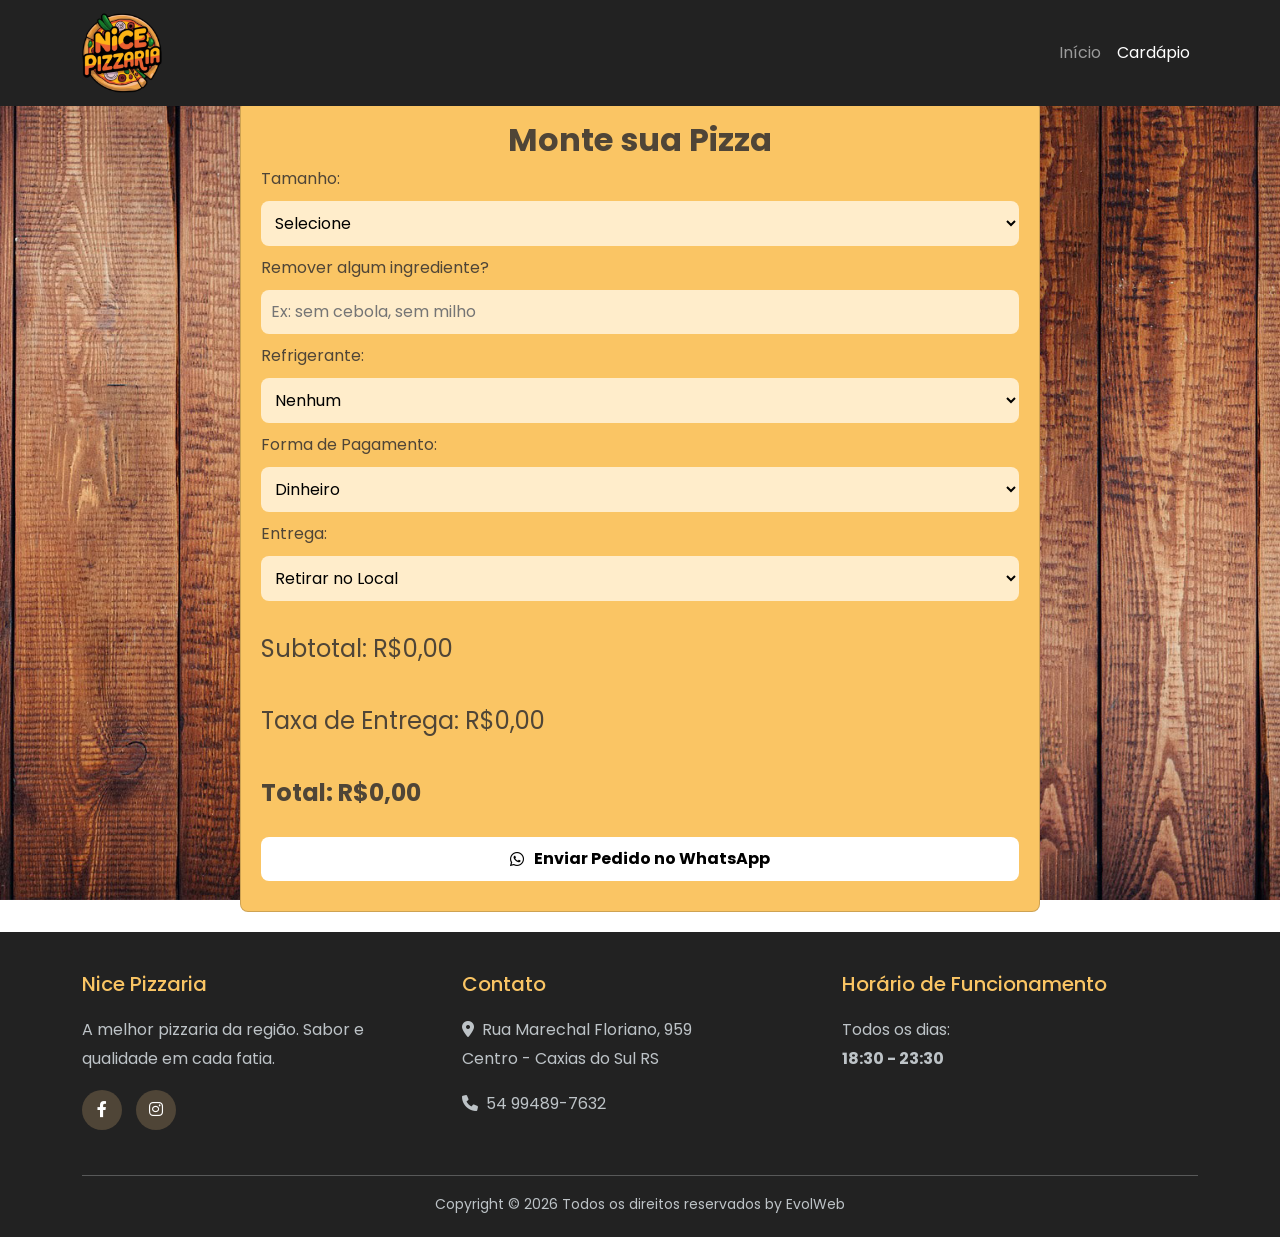
==== cardapio.html @ d2712df5 "combos" ====
<!DOCTYPE html>
<html lang="pt-BR">
  <head>
    <title>Nice Pizzaria - Cardápio</title>
    <meta charset="utf-8">
    <meta name="viewport" content="width=device-width, initial-scale=1, shrink-to-fit=no">
    
    <link
      href="https://fonts.googleapis.com/css?family=Poppins:300,400,500,600,700"
      rel="stylesheet"
    />
    <link
      href="https://fonts.googleapis.com/css?family=Josefin+Sans"
      rel="stylesheet"
    />

    <!-- Bootstrap CSS -->
    <link
      href="https://cdn.jsdelivr.net/npm/bootstrap@5.3.0/dist/css/bootstrap.min.css"
      rel="stylesheet"
    />
    <!-- Font Awesome Icons -->
    <link
      href="https://cdnjs.cloudflare.com/ajax/libs/font-awesome/6.0.0/css/all.min.css"
      rel="stylesheet"
    />
    <style>
      body {
        font-family: "Poppins", sans-serif;
        padding-top: 80px;
      }

      .bg-navbar {
        background-color: #222;
      }

      .navbar {
        transition: all 0.3s ease;
      }

      .navbar-brand img {
        max-height: 80px;
      }

      .card {
        background: #fac564;
        border-radius: 8px;
        padding: 20px;
        margin: 20px auto;
        max-width: 800px;
      }
      .card-title {
        color: #4f4537;
        font-weight: bold;
        text-align: center;
      }
      select, input, button {
        width: 100%;
        padding: 10px;
        margin: 10px 0;
        border-radius: 8px;
        border: none;
      }

      select, input {
        background: #ffedcb;
        color: black;
      }

      button {
        background: white;
        color: black;
        font-weight: bold;
        cursor: pointer;
        transition: 0.3s;
      }

      button:hover {
        background: #4f4537;
        color: white;
      }

      .total {
        font-size: 1.5rem;
        margin-top: 20px;
        color: #4f4537;
      }

      .label-text {
        color: #4f4537;
        font-weight: 400;
      }
      .button-style {
        display: flex;
        flex-direction: row;
        align-items: center;
        justify-content: center;
        gap: 10px;
      }

      .social-links a {
        display: inline-block;
        width: 40px;
        height: 40px;
        line-height: 40px;
        text-align: center;
        border-radius: 50%;
        background-color: #4f4537;
        color: white;
        margin-right: 10px;
        text-decoration: none;
        transition: background-color 0.3s ease;
      }

      .social-links a:hover {
        background-color: #fac564;
        color: white;
      }

      footer {
        background-color: #222;
        color: white;
        padding: 40px 0 20px;
      }

      footer h5 {
        color: #fac564;
        margin-bottom: 20px;
      }

      footer p,
      footer li {
        color: #bdc3c7;
        line-height: 1.8;
      }

      footer a {
        color: #bdc3c7;
        text-decoration: none;
      }

      footer a:hover {
        color: white;
      }
      .copy-text {
        font-size: 14px;
      }
    </style>
  </head>
  <body style="background-image: url(images/bg_1.jpg); background-size: cover; background-attachment: fixed;">
    <!-- Navigation -->
    <nav class="navbar navbar-expand-lg navbar-dark bg-navbar fixed-top">
      <div class="container">
        <a class="navbar-brand" href="index.html">
          <img src="images/logozotti.png" alt="Nice Pizzaria" />
        </a>
        <button
          class="navbar-toggler"
          type="button"
          data-bs-toggle="collapse"
          data-bs-target="#navbarNav"
        >
          <span class="navbar-toggler-icon"></span>
        </button>
        <div class="collapse navbar-collapse" id="navbarNav">
          <ul class="navbar-nav ms-auto">
            <li class="nav-item">
              <a href="index.html" class="nav-link">Início</a>
            </li>
            <li class="nav-item">
              <a href="cardapio.html" class="nav-link active">Cardápio</a>
            </li>
          </ul>
        </div>
      </div>
    </nav>

  <div class="card">
    <h2 class="card-title">Monte sua Pizza</h2>

    <label class="label-text">Tamanho:</label>
<select id="tamanho" onchange="atualizarSabores()">
  <option value="">Selecione</option>
        <option value="Combo1">Combo Final de Semana - R$139,90 (2 Pizza Gigante + 1 Grande Doce + CocaCola2L)</option>
        <option value="Combo2">Combo Econômico - R$39,90 (1 Pizza Média + CocaCola600ML)</option>
        <option value="Combo3">Combo Rodízio em Casa - R$99,90 (3 Pizza Média + Refrigerante2L)</option>
        <option value="Combo4">Combo da Casa - R$69,90 (1 Pizza Grande + Refrigerante2L)</option>
        <option value="Pequena">Pequena - R$59,90 (1 sabor)</option>
        <option value="Média">Média - R$79,90 (2 sabores)</option>
        <option value="Grande">Grande - R$97,90 (3 sabores)</option>
        <option value="Gigante">Gigante - R$119,00 (4 sabores)</option>
  
</select>

<div id="sabores"></div>

    <label class="label-text">Remover algum ingrediente?</label>
    <input type="text" id="remover" placeholder="Ex: sem cebola, sem milho">

    <label class="label-text">Refrigerante:</label>
    <select id="refri">
      <option value="">Nenhum</option>
      <option value="Coca Cola Lata 350ml - 8.00">Coca Cola Lata 350ml - R$8,00</option>
      <option value="Coca Cola Zero Lata 350ml - 8.00">Coca Cola Zero 350ml - R$8,00</option>
      <option value="Coca Cola 600ml - 12.00">Coca Cola 600ml - R$12,00</option>
      <option value="Coca Cola 2L - 19.90">Coca Cola 2L - R$19,90</option>
      <option value="Guaraná 600ml - 12.00">Guaraná 600ml - R$12,00</option>
      <option value="Guaraná 2L - 18.00">Guaraná 2L - R$18,00</option>
      <option value="Fanta Laranja Lata - 8.00">Fanta Laranja Lata - R$8,00</option>
      <option value="Sprite 2L - 18.00">Sprite 2L - R$18,00</option>
    </select>

    <label class="label-text">Forma de Pagamento:</label>
    <select id="pagamento">
      <option value="Dinheiro">Dinheiro</option>
      <option value="Cartão">Cartão</option>
      <option value="Pix">Pix</option>
    </select>

    <label class="label-text">Entrega:</label>
    <select id="entrega" onchange="mostrarEndereco(); calcularTotal();">
      <option value="Retirar no Local">Retirar no Local</option>
      <option value="Tele-entrega">Tele-entrega</option>
    </select>

    <div id="endereco" style="display:none;">
      <label class="label-text">Rua:</label>
      <input type="text" id="rua" placeholder="Digite a rua">

      <label class="label-text">Número:</label>
      <input type="text" id="numero" placeholder="Número">

      <label class="label-text">Bairro:</label>
      <select id="bairro">
        <option value="">Selecione</option>
        <option value="13">Charqueadas - R$13,00</option>
        <option value="15">Desvio Rizzo - R$15,00</option>
        <option value="16">Parque das Rosas - R$16,00</option>
        <option value="13">Esplanada - R$13,00</option>
        <option value="13">Kaiser - R$13,00</option>
        <option value="13">Santos Dumont - R$13,00</option>
        <option value="14">Nossa Senhora das Graças - R$14,00</option>
        <option value="15">Planalto - R$15,00</option>
        <option value="15">São Vitor Cohab - R$15,00</option>
        <option value="15">Bela Vista - R$15,00</option>
        <option value="15">Cruzeiro - R$15,00</option>
        <option value="18">São Luís - R$18,00</option>
        <option value="8">Centro - R$8,00</option>
        <option value="10">Rio Branco - R$10,00</option>
        <option value="10">São Leopoldo - R$10,00</option>
        <option value="14">Pioneiro - R$14,00</option>
        <option value="18">Santa Fé - R$18,00</option>
        <option value="22">Serrano - R$22,00</option>
        <option value="25">Ana Reck - R$25,00</option>
        <option value="14">Sagrada Família - R$14,00</option>
        <option value="12">Santa Lúcia - R$12,00</option>
        <option value="12">Cohab - R$12,00</option>
        <option value="14">Colina - R$14,00</option>
        <option value="28">Pedancino - R$28,00</option>
        <option value="15">Cidade Nova - R$15,00</option>
        <option value="18">São Giacomo - R$18,00</option>
        <option value="10">Pio X - R$10,00</option>
        <option value="10">Marechal Floriano - R$10,00</option>
        <option value="12">Floresta - R$12,00</option>
        <option value="12">Panazollo - R$12,00</option>
        <option value="13">Cristo Redentor - R$13,00</option>
        <option value="14">Nossa Senhora de Lurdes - R$14,00</option>
        <option value="14">Petrópolis - R$14,00</option>
      </select>
    </div>

    <p class="total" id="subtotal">Subtotal: R$0,00</p>
    <p class="total" id="taxaEntrega">Taxa de Entrega: R$0,00</p>
    <p class="total" id="totalFinal"><strong>Total: R$0,00</strong></p>

    <button onclick="enviarWhatsApp()" class="button-style">
      <i class="fab fa-whatsapp"></i> Enviar Pedido no WhatsApp
    </button>
  </div>

<script>
const saboresLista = [
   {nome:"Alho e Óleo", ing:"Molho, mussarela, alho, Catupiry e parmesão"},
    {nome:"Atum", ing:"Molho, mussarela, atum ralado e tomates picados"},
    {nome:"Bacon", ing:"Molho, mussarela e bacon picado"},
    {nome:"Bacon ao 4 Queijos", ing:"Molho, mussarela, provolone, parmesão, Catupiry e bacon picado"},
    {nome:"Bacon com Cheddar", ing:"Molho, mussarela, bacon picado e cheddar"},
    {nome:"Brócolis", ing:"Molho, mussarela, brócolis e Catupiry"},
    {nome:"Brócolis com Bacon", ing:"Molho, mussarela, brócolis e bacon picado"},
    {nome:"Calabresa", ing:"Molho, mussarela e calabresa fatiada em rodelas"},
    {nome:"Calabresa Acebolada", ing:"Molho, mussarela, calabresa, cebola e azeitona"},
    {nome:"Camarão", ing:"Molho, mussarela, camarão ao molho vermelho e orégano (Adicional R$9,00)"},
    {nome:"Carne de Panela com Doritos", ing:"Molho, mussarela, carne de panela desfiada e Doritos"},
    {nome:"Carbonara", ing:"Molho, mussarela, bacon, cebola, ovos picados e creme de leite"},
    {nome:"Cinco Queijos", ing:"Molho, mussarela, Catupiry, provolone, parmesão e gorgonzola"},
    {nome:"Chester", ing:"Molho, mussarela, chester, Catupiry e orégano"},
    {nome:"Coração", ing:"Molho, mussarela, coração de galinha ao molho vermelho"},
    {nome:"Copa com Figo", ing:"Molho, mussarela, copa fatiada e figo em calda"},
    {nome:"Corn Bacon", ing:"Molho, mussarela, bacon picado e milho"},
    {nome:"Filé", ing:"Molho, mussarela, iscas de carne ao molho e Catupiry"},
    {nome:"Filé ao Alho e Óleo", ing:"Molho, mussarela, iscas de carne e alho"},
    {nome:"Filé aos 4 Queijos", ing:"Molho, mussarela, provolone, parmesão, Catupiry e iscas de carne"},
    {nome:"Filé ao molho Mostarda", ing:"Molho, mussarela, iscas de carne e molho de mostarda"},
    {nome:"Filé com Palha", ing:"Molho, mussarela, iscas de carne e batata palha"},
    {nome:"Frango com Catupiry", ing:"Molho, mussarela, frango desfiado e Catupiry"},
    {nome:"Frango com Cheddar", ing:"Molho, mussarela, frango desfiado e cheddar"},
    {nome:"Frango com Milho", ing:"Molho, mussarela, frango desfiado e milho"},
    {nome:"Fricassê de Carne", ing:"Molho, mussarela, iscas de carne, creme de leite e batata palha"},
    {nome:"Fricassê de Frango", ing:"Molho, mussarela, frango em cubos, creme de leite e batata palha"},
    {nome:"Italiana", ing:"Molho, mussarela, salame, azeitona, cebola e orégano"},
    {nome:"Jardineira", ing:"Molho, mussarela, milho, ervilha, palmito, pimentão e cebola"},
    {nome:"Lasanha", ing:"Molho, mussarela, carne moída e Catupiry"},
    {nome:"Lombo", ing:"Molho, mussarela, lombo canadense e Catupiry"},
    {nome:"Lombo com Abacaxi", ing:"Molho, mussarela, lombo canadense e abacaxi picado"},
    {nome:"Marguerita", ing:"Molho, mussarela, tomate em rodelas, manjericão e Catupiry"},
    {nome:"Mexicana", ing:"Molho, mussarela, carne moída, cebola, pimentão e pimenta"},
    {nome:"Milho", ing:"Molho, mussarela, milho e orégano"},
    {nome:"Milho ao Molho Branco", ing:"Molho, mussarela, milho e creme de leite"},
    {nome:"Mussarela", ing:"Molho, mussarela e orégano"},
    {nome:"Palmito", ing:"Molho, mussarela, palmito e tomate picado"},
    {nome:"Picanha", ing:"Molho, mussarela e fatias de picanha (Adicional R$9,00)"},
    {nome:"Picanha ao Alho e Óleo", ing:"Molho, mussarela, fatias de picanha e alho"},
    {nome:"Portuguesa", ing:"Molho, mussarela, presunto, ovos, azeitona e cebola"},
    {nome:"Quatro Queijos", ing:"Molho, mussarela, Catupiry, provolone e parmesão"},
    {nome:"Romana", ing:"Molho, mussarela, presunto, tomate em rodelas e parmesão"},
    {nome:"Seis Queijos", ing:"Molho, mussarela, Catupiry, provolone, parmesão e cheddar"},
    {nome:"Siciliana", ing:"Molho, mussarela, bacon, champignon, azeitonas e Catupiry"},
    {nome:"Strogonoff de Carne", ing:"Molho, mussarela, iscas de carne ao molho de strogonoff"},
    {nome:"Strogonoff de Frango", ing:"Molho, mussarela, frango em cubos ao molho vermelho e Catupiry"},
    {nome:"Tomate Seco com Rúcula", ing:"Molho, mussarela, tomate seco e rúcula"},
    {nome:"Tropical", ing:"Molho, mussarela, calabresa moída, palmito e Catupiry"},
    {nome:"Vegetariana", ing:"Molho, mussarela, palmito, milho, ervilha, brócolis, parmesão e orégano"},
    {nome:"Abacaxi", ing:"Doce de leite, abacaxi picado e chocolate branco"},
    {nome:"Abacaxi com Coco", ing:"Doce de leite, chocolate branco, coco ralado e calda de chocolate"},
    {nome:"Amendoim", ing:"Doce de leite, amendoim e chocolate preto ou branco"},
    {nome:"Banana", ing:"Doce de leite, banana, canela e chocolate branco"},
    {nome:"Beijinho", ing:"Chocolate branco, coco ralado e leite condensado"},
    {nome:"Branca de Neve", ing:"Doce de leite e chocolate branco"},
    {nome:"Califórnia", ing:"Doce de leite, pêssego, figo, abacaxi, canela, mussarela e leite condensado"},
    {nome:"Chocolate Branco com Nozes", ing:"Doce de leite, chocolate branco e nozes picada (Adicional R$5,00)"},
    {nome:"Dois Amores", ing:"Doce de leite, chocolate branco e chocolate preto"},
    {nome:"M&M's", ing:"Doce de leite, chocolate branco ou preto e MM's"},
    {nome:"Morango Branco", ing:"Doce de leite, chocolate branco, morangos picados e creme de leite"},
    {nome:"Morango Moreno", ing:"Doce de leite, chocolate preto, morangos picado e creme de leite"},
    {nome:"Nega Maluca", ing:"Doce de leite e chocolate preto"},
    {nome:"Prestígio", ing:"Doce de leite, chocolate preto e coco ralado"},
    {nome:"Romeo e Julieta", ing:"Leite condensado, goiabada, creme de leite e muçarela"},
    {nome:"Sonho de Valsa", ing:"Doce de leite, chocolate preto e Sonho de Valsa picado"},
    {nome:"Oreo", ing:"Doce de leite, chocolate preto e Oreo (Adicional R$5,00)"},
    {nome:"Ouro Branco", ing:"Doce de leite, chocolate branco e Ouro branco picado"}
];

function atualizarSabores() {
  const tamanho = document.getElementById("tamanho").value;
  const saboresDiv = document.getElementById("sabores");
  saboresDiv.innerHTML = "";

  if (tamanho === "Promo") {
    const saboresSalgados = ["Filé com Palha", "Frango com Catupiry", "Calabresa", "Marguerita", "Mussarela", "Milho", "Brócolis", "Romana"];
    for (let i = 1; i <= 3; i++) {
      const select = document.createElement("select");
      select.innerHTML = "<option value=''>Selecione sabor salgado</option>";
      saboresSalgados.forEach(s => select.innerHTML += `<option value="${s}">${s}</option>`);
      saboresDiv.appendChild(select);
    }
    const saboresDoces = ["Chocolate Branco", "Chocolate Preto", "Dois Amores", "Abacaxi"];
    const selectDoce = document.createElement("select");
    selectDoce.innerHTML = "<option value=''>Selecione sabor doce</option>";
    saboresDoces.forEach(s => selectDoce.innerHTML += `<option value="${s}">${s}</option>`);
    saboresDiv.appendChild(document.createElement("br"));
    saboresDiv.appendChild(selectDoce);
  } else {
    let qtd = 0;
    if (tamanho === "Combo1") qtd = 3;
    if (tamanho === "Combo2") qtd = 2;
    if (tamanho === "Combo3") qtd = 2;
    if (tamanho === "Combo4") qtd = 3;
    if (tamanho === "Pequena") qtd = 1;
    if (tamanho === "Média") qtd = 2;
    if (tamanho === "Grande") qtd = 3;
    if (tamanho === "Gigante") qtd = 4;

    for (let i = 1; i <= qtd; i++) {
      const select = document.createElement("select");
      select.innerHTML = "<option value=''>Selecione o sabor</option>";
      saboresLista.forEach(s => select.innerHTML += `<option value="${s.nome}">${s.nome} - ${s.ing}</option>`);
      saboresDiv.appendChild(select);
    }
  }
  calcularTotal();
}

function mostrarEndereco() {
  document.getElementById("endereco").style.display = 
    document.getElementById("entrega").value === "Tele-entrega" ? "block" : "none";
}

function calcularTotal() {
  let subtotal = 0;
  let taxa = 0;
  
  const tamanho = document.getElementById("tamanho").value;
  if (tamanho === "Combo1") subtotal += 139,90;
  if (tamanho === "Combo2") subtotal += 39,90;
  if (tamanho === "Combo3") subtotal += 99,90;
  if (tamanho === "Combo4") subtotal += 69,90;
  if (tamanho === "Pequena") subtotal += 59.90;
  if (tamanho === "Média") subtotal += 79.90;
  if (tamanho === "Grande") subtotal += 97.90;
  if (tamanho === "Gigante") subtotal += 119.00;

  document.querySelectorAll("#sabores select").forEach(sel => {
    const valor = sel.value;
    if (valor.includes("Camarão") || valor.includes("Picanha")) subtotal += 9.00;
    if (valor.includes("Nozes") || valor.includes("Oreo")) subtotal += 5.00;
  });

  const refri = document.getElementById("refri").value;
  if (refri) subtotal += parseFloat(refri.split(" - ")[1]);

  if(document.getElementById("entrega").value === "Tele-entrega"){
    const bairroSelect = document.getElementById("bairro");
    const bairroValor = parseFloat(bairroSelect.value);
    if(!isNaN(bairroValor)) taxa = bairroValor;
  }

  document.getElementById("subtotal").innerText = "Subtotal: R$" + subtotal.toFixed(2).replace(".", ",");
  document.getElementById("taxaEntrega").innerText = "Taxa de Entrega: R$" + taxa.toFixed(2).replace(".", ",");
  document.getElementById("totalFinal").innerText = "Total: R$" + (subtotal + taxa).toFixed(2).replace(".", ",");
}

document.addEventListener("change", calcularTotal);

function enviarWhatsApp() {
  let pedido = "🍕 Pedido NicePizzaria:%0A";
  pedido += "Tamanho: " + document.getElementById("tamanho").value + "%0A";
  document.querySelectorAll("#sabores select").forEach((sel, i) => {
    pedido += "Sabor " + (i+1) + ": " + sel.value + "%0A";
  });
  const remover = document.getElementById("remover").value;
  if (remover) pedido += "Sem: " + remover + "%0A";
  const refri = document.getElementById("refri").value;
  if (refri) pedido += "Bebida: " + refri.split(" - ")[0] + "%0A";
  pedido += "Pagamento: " + document.getElementById("pagamento").value + "%0A";
  pedido += "Entrega: " + document.getElementById("entrega").value + "%0A";
  if(document.getElementById("entrega").value === "Tele-entrega"){
    pedido += "Endereço: " + document.getElementById("rua").value + ", Nº " + document.getElementById("numero").value + ", Bairro " + document.getElementById("bairro").selectedOptions[0].text + "%0A";
  }
  pedido += document.getElementById("totalFinal").innerText + "%0A";
  window.open("https://wa.me/5554994897632?text=" + pedido, "_blank");
}
</script>

  </body>
</html>
<!-- Footer permanece igual -->
<footer id="contato">
  <div class="container">
    <div class="row">
      <div class="col-lg-4 col-md-6 mb-4">
        <h5>Nice Pizzaria</h5>
        <p>A melhor pizzaria da região. Sabor e qualidade em cada fatia.</p>
        <div class="social-links">
          <a href="#"><i class="fab fa-facebook-f"></i></a>
          <a href="#"><i class="fab fa-instagram"></i></a>
        </div>
      </div>
      <div class="col-lg-4 col-md-6 mb-4">
        <h5>Contato</h5>
        <p>
          <i class="fas fa-map-marker-alt me-2"></i>Rua Marechal Floriano,
          959<br />Centro - Caxias do Sul RS
        </p>
        <p><i class="fas fa-phone me-2"></i>54 99489-7632</p>
      </div>
      <div class="col-lg-4 col-md-6 mb-4">
        <h5>Horário de Funcionamento</h5>
        <p>Todos os dias:<br /><strong>18:30 - 23:30</strong></p>
      </div>
    </div>
    <hr class="border-light" />
    <div class="row">
      <div class="col-12 text-center">
        <p class="mb-0 copy-text">
          Copyright &copy;
          <script>document.write(new Date().getFullYear());</script>
          Todos os direitos reservados by EvolWeb
        </p>
      </div>
    </div>
  </div>
</footer>

<!-- Bootstrap JS -->
<script src="https://cdn.jsdelivr.net/npm/bootstrap@5.3.0/dist/js/bootstrap.bundle.min.js"></script>
      
</body>
</html>
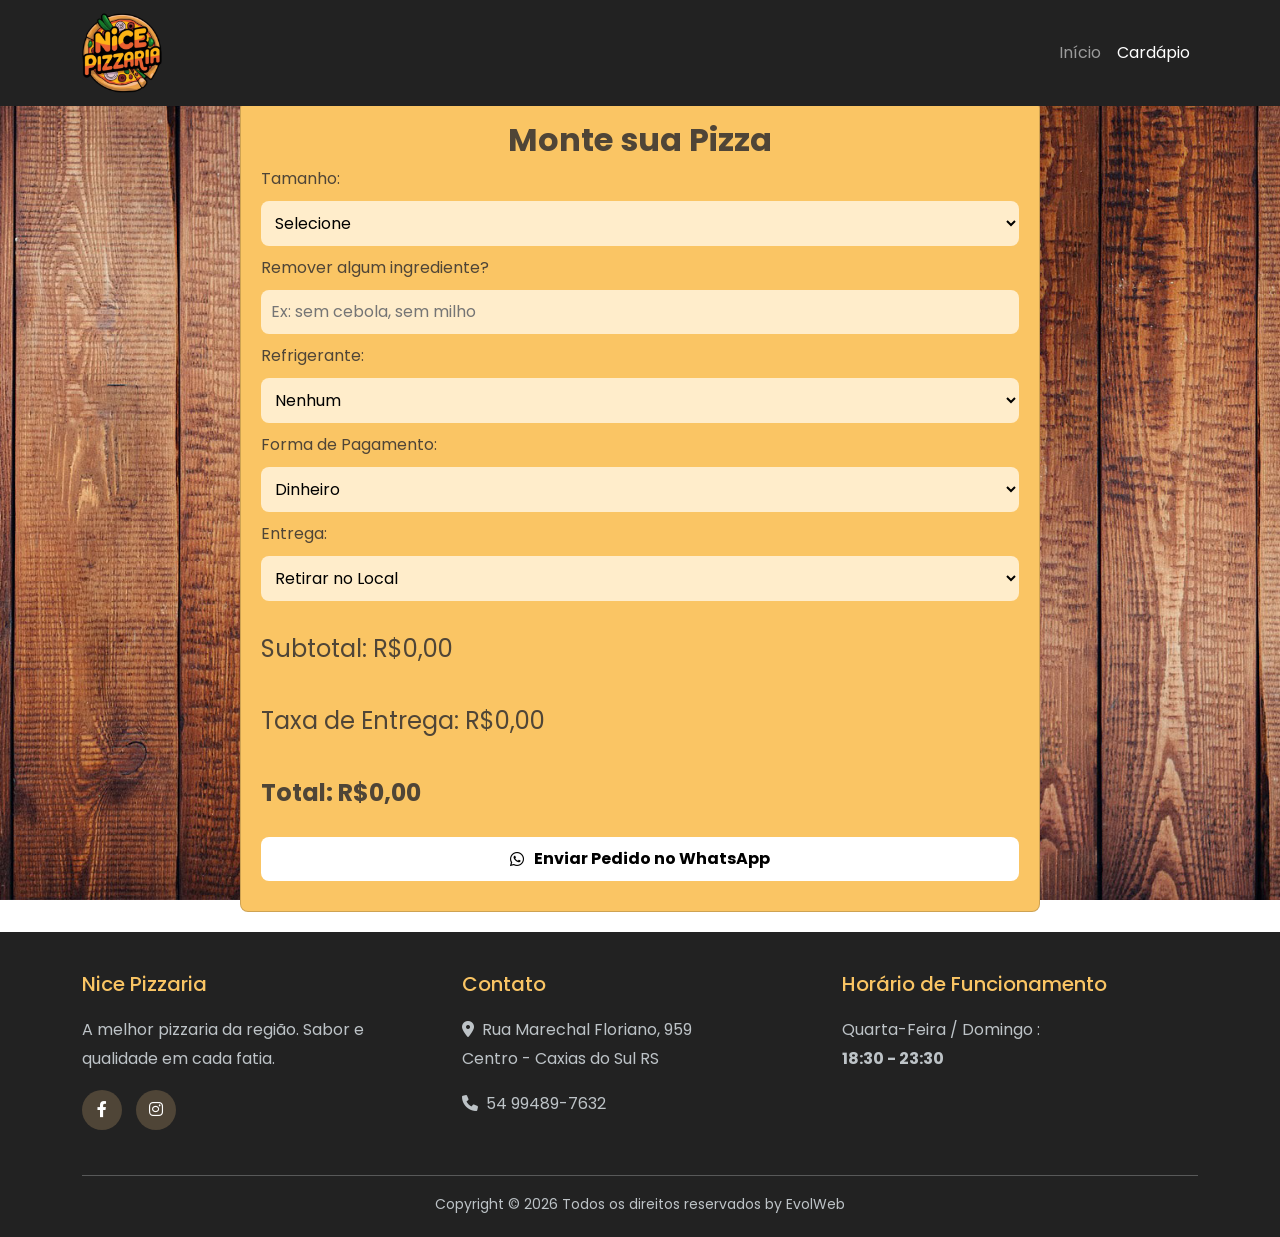
==== commit a4f624c3: "combos" ====
--- a/cardapio.html
+++ b/cardapio.html
@@ -181,10 +181,10 @@
     <label class="label-text">Tamanho:</label>
 <select id="tamanho" onchange="atualizarSabores()">
   <option value="">Selecione</option>
-        <option value="Combo1">Combo Final de Semana - R$139,90 (2 Pizza Gigante + 1 Grande Doce + CocaCola2L)</option>
-        <option value="Combo2">Combo Econômico - R$39,90 (1 Pizza Média + CocaCola600ML)</option>
-        <option value="Combo3">Combo Rodízio em Casa - R$99,90 (3 Pizza Média + Refrigerante2L)</option>
-        <option value="Combo4">Combo da Casa - R$69,90 (1 Pizza Grande + Refrigerante2L)</option>
+        <option value="ComboFinalDeSemana(2Gigante+1GrandeDoce+Coca)">Combo Final de Semana - R$139,90 (2 Pizza Gigante + 1 Grande Doce + CocaCola2L)</option>
+        <option value="ComboEconômico(1Média+Coca)">Combo Econômico - R$39,90 (1 Pizza Média + CocaCola600ML)</option>
+        <option value="ComboRodízioEmCasa(3Média+Refri2L)">Combo Rodízio em Casa - R$99,90 (3 Pizza Média + Refrigerante2L)</option>
+        <option value="ComboDaCasa(1Grande+Refri2L)">Combo da Casa - R$69,90 (1 Pizza Grande + Refrigerante2L)</option>
         <option value="Pequena">Pequena - R$59,90 (1 sabor)</option>
         <option value="Média">Média - R$79,90 (2 sabores)</option>
         <option value="Grande">Grande - R$97,90 (3 sabores)</option>
@@ -371,10 +371,10 @@
     saboresDiv.appendChild(selectDoce);
   } else {
     let qtd = 0;
-    if (tamanho === "Combo1") qtd = 3;
-    if (tamanho === "Combo2") qtd = 2;
-    if (tamanho === "Combo3") qtd = 2;
-    if (tamanho === "Combo4") qtd = 3;
+    if (tamanho === "ComboFinalDeSemana(2Gigante+1GrandeDoce+Coca)") qtd = 3;
+    if (tamanho === "ComboEconômico(1Média+Coca)") qtd = 2;
+    if (tamanho === "ComboRodízioEmCasa(3Média+Refri2L)") qtd = 6;
+    if (tamanho === "ComboDaCasa(1Grande+Refri2L)") qtd = 3;
     if (tamanho === "Pequena") qtd = 1;
     if (tamanho === "Média") qtd = 2;
     if (tamanho === "Grande") qtd = 3;
@@ -400,10 +400,10 @@
   let taxa = 0;
   
   const tamanho = document.getElementById("tamanho").value;
-  if (tamanho === "Combo1") subtotal += 139,90;
-  if (tamanho === "Combo2") subtotal += 39,90;
-  if (tamanho === "Combo3") subtotal += 99,90;
-  if (tamanho === "Combo4") subtotal += 69,90;
+  if (tamanho === "ComboFinalDeSemana(2Gigante+1GrandeDoce+Coca)") subtotal += 139,90;
+  if (tamanho === "ComboEconômico(1Média+Coca)") subtotal += 39,90;
+  if (tamanho === "ComboRodízioEmCasa(3Média+Refri2L)") subtotal += 99,90;
+  if (tamanho === "ComboDaCasa(1Grande+Refri2L)") subtotal += 69,90;
   if (tamanho === "Pequena") subtotal += 59.90;
   if (tamanho === "Média") subtotal += 79.90;
   if (tamanho === "Grande") subtotal += 97.90;
@@ -475,7 +475,7 @@
       </div>
       <div class="col-lg-4 col-md-6 mb-4">
         <h5>Horário de Funcionamento</h5>
-        <p>Todos os dias:<br /><strong>18:30 - 23:30</strong></p>
+        <p>Quarta-Feira / Domingo :<br /><strong>18:30 - 23:30</strong></p>
       </div>
     </div>
     <hr class="border-light" />
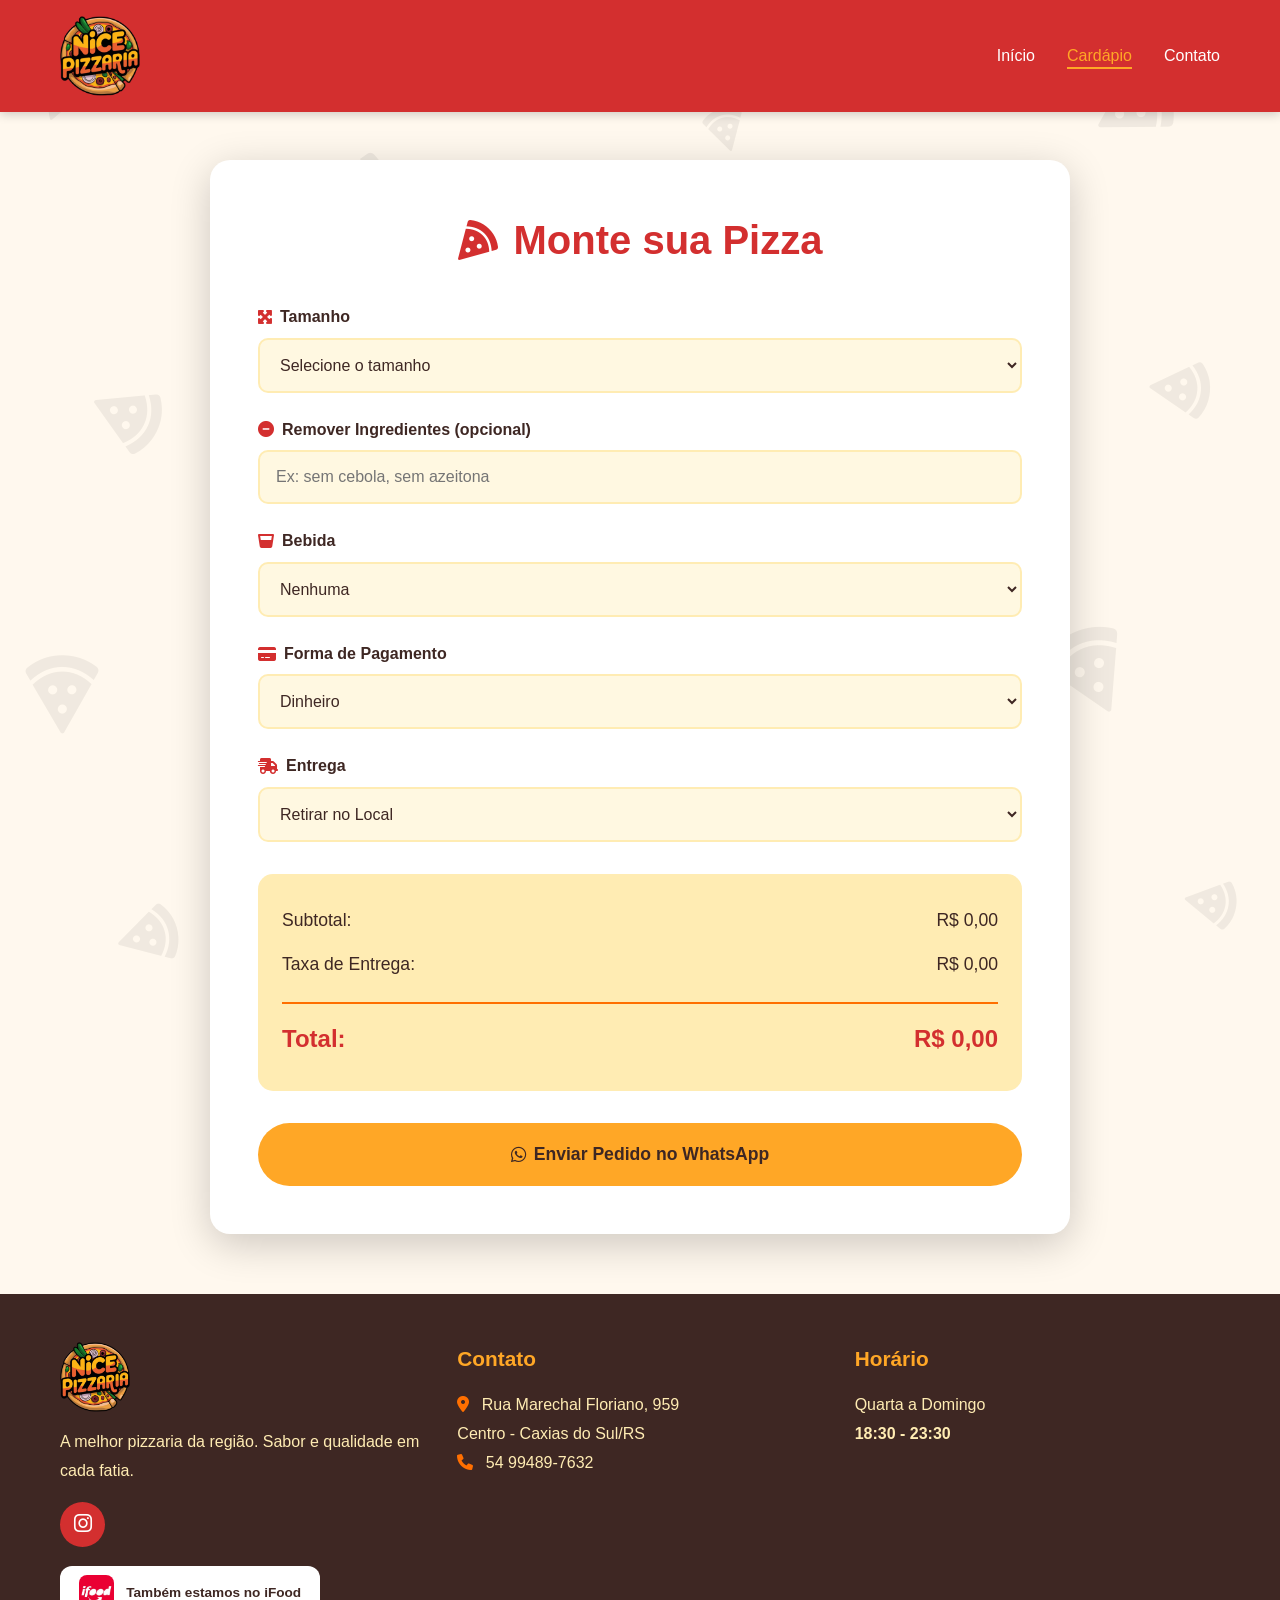
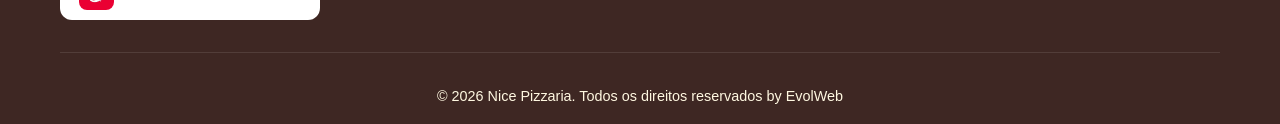
==== commit 3aa64f31: "Redesign completo do site v2: novo layout, cardápio interativo e melhorias gerais" ====
--- a/cardapio.html
+++ b/cardapio.html
@@ -1,498 +1,346 @@
-<!DOCTYPE html>
+<!doctype html>
 <html lang="pt-BR">
   <head>
-    <title>Nice Pizzaria - Cardápio</title>
-    <meta charset="utf-8">
-    <meta name="viewport" content="width=device-width, initial-scale=1, shrink-to-fit=no">
-    
+    <meta charset="UTF-8" />
+    <meta name="viewport" content="width=device-width, initial-scale=1.0" />
+    <title>Cardápio - Nice Pizzaria</title>
+    <meta
+      name="description"
+      content="Confira o cardápio da Nice Pizzaria. Pizzas artesanais, combos especiais e entrega em Caxias do Sul."
+    />
+    <!-- Open Graph -->
+    <meta property="og:type" content="website" />
+    <meta property="og:title" content="Cardápio - Nice Pizzaria" />
+    <meta
+      property="og:description"
+      content="Confira o cardápio da Nice Pizzaria. Pizzas artesanais, combos especiais e entrega em Caxias do Sul."
+    />
+    <meta
+      property="og:image"
+      content="https://nicepizzaria.com.br/images/og.jpg"
+    />
+    <meta
+      property="og:url"
+      content="https://nicepizzaria.com.br/cardapio.html"
+    />
+    <meta property="og:locale" content="pt_BR" />
+    <!-- Twitter Card -->
+    <meta name="twitter:card" content="summary_large_image" />
+    <meta name="twitter:title" content="Cardápio - Nice Pizzaria" />
+    <meta
+      name="twitter:description"
+      content="Confira o cardápio da Nice Pizzaria. Pizzas artesanais, combos especiais e entrega em Caxias do Sul."
+    />
+    <meta
+      name="twitter:image"
+      content="https://nicepizzaria.com.br/images/og.jpg"
+    />
     <link
-      href="https://fonts.googleapis.com/css?family=Poppins:300,400,500,600,700"
+      rel="apple-touch-icon"
+      sizes="180x180"
+      href="images/favicon/apple-touch-icon.png"
+    />
+    <link
+      rel="icon"
+      type="image/png"
+      sizes="32x32"
+      href="images/favicon/favicon-32x32.png"
+    />
+    <link
+      rel="icon"
+      type="image/png"
+      sizes="16x16"
+      href="images/favicon/favicon-16x16.png"
+    />
+    <link rel="icon" type="image/x-icon" href="images/favicon/favicon.ico" />
+    <link rel="manifest" href="images/favicon/site.webmanifest" />
+    <meta name="theme-color" content="#d32f2f" />
+    <link rel="stylesheet" href="styles.css" />
+    <link
       rel="stylesheet"
-    />
-    <link
-      href="https://fonts.googleapis.com/css?family=Josefin+Sans"
-      rel="stylesheet"
-    />
-
-    <!-- Bootstrap CSS -->
-    <link
-      href="https://cdn.jsdelivr.net/npm/bootstrap@5.3.0/dist/css/bootstrap.min.css"
-      rel="stylesheet"
-    />
-    <!-- Font Awesome Icons -->
-    <link
       href="https://cdnjs.cloudflare.com/ajax/libs/font-awesome/6.0.0/css/all.min.css"
-      rel="stylesheet"
-    />
-    <style>
-      body {
-        font-family: "Poppins", sans-serif;
-        padding-top: 80px;
-      }
-
-      .bg-navbar {
-        background-color: #222;
-      }
-
-      .navbar {
-        transition: all 0.3s ease;
-      }
-
-      .navbar-brand img {
-        max-height: 80px;
-      }
-
-      .card {
-        background: #fac564;
-        border-radius: 8px;
-        padding: 20px;
-        margin: 20px auto;
-        max-width: 800px;
-      }
-      .card-title {
-        color: #4f4537;
-        font-weight: bold;
-        text-align: center;
-      }
-      select, input, button {
-        width: 100%;
-        padding: 10px;
-        margin: 10px 0;
-        border-radius: 8px;
-        border: none;
-      }
-
-      select, input {
-        background: #ffedcb;
-        color: black;
-      }
-
-      button {
-        background: white;
-        color: black;
-        font-weight: bold;
-        cursor: pointer;
-        transition: 0.3s;
-      }
-
-      button:hover {
-        background: #4f4537;
-        color: white;
-      }
-
-      .total {
-        font-size: 1.5rem;
-        margin-top: 20px;
-        color: #4f4537;
-      }
-
-      .label-text {
-        color: #4f4537;
-        font-weight: 400;
-      }
-      .button-style {
-        display: flex;
-        flex-direction: row;
-        align-items: center;
-        justify-content: center;
-        gap: 10px;
-      }
-
-      .social-links a {
-        display: inline-block;
-        width: 40px;
-        height: 40px;
-        line-height: 40px;
-        text-align: center;
-        border-radius: 50%;
-        background-color: #4f4537;
-        color: white;
-        margin-right: 10px;
-        text-decoration: none;
-        transition: background-color 0.3s ease;
-      }
-
-      .social-links a:hover {
-        background-color: #fac564;
-        color: white;
-      }
-
-      footer {
-        background-color: #222;
-        color: white;
-        padding: 40px 0 20px;
-      }
-
-      footer h5 {
-        color: #fac564;
-        margin-bottom: 20px;
-      }
-
-      footer p,
-      footer li {
-        color: #bdc3c7;
-        line-height: 1.8;
-      }
-
-      footer a {
-        color: #bdc3c7;
-        text-decoration: none;
-      }
-
-      footer a:hover {
-        color: white;
-      }
-      .copy-text {
-        font-size: 14px;
-      }
-    </style>
+    />
   </head>
-  <body style="background-image: url(images/bg_1.jpg); background-size: cover; background-attachment: fixed;">
-    <!-- Navigation -->
-    <nav class="navbar navbar-expand-lg navbar-dark bg-navbar fixed-top">
+  <body class="menu-page">
+    <!-- Navbar -->
+    <nav class="navbar" id="navbar">
       <div class="container">
-        <a class="navbar-brand" href="index.html">
+        <a href="index.html" class="logo">
           <img src="images/logozotti.png" alt="Nice Pizzaria" />
         </a>
-        <button
-          class="navbar-toggler"
-          type="button"
-          data-bs-toggle="collapse"
-          data-bs-target="#navbarNav"
-        >
-          <span class="navbar-toggler-icon"></span>
+        <button class="menu-toggle" id="menuToggle" aria-label="Menu">
+          <span></span>
+          <span></span>
+          <span></span>
         </button>
-        <div class="collapse navbar-collapse" id="navbarNav">
-          <ul class="navbar-nav ms-auto">
-            <li class="nav-item">
-              <a href="index.html" class="nav-link">Início</a>
-            </li>
-            <li class="nav-item">
-              <a href="cardapio.html" class="nav-link active">Cardápio</a>
-            </li>
-          </ul>
+        <ul class="nav-menu" id="navMenu">
+          <li><a href="index.html" class="nav-link">Início</a></li>
+          <li><a href="cardapio.html" class="nav-link active">Cardápio</a></li>
+          <li><a href="index.html#contato" class="nav-link">Contato</a></li>
+        </ul>
+      </div>
+    </nav>
+
+    <!-- Order Form -->
+    <section class="order-section">
+      <div class="hero-overlay">
+        <i class="fas fa-pizza-slice"></i>
+        <i class="fas fa-pizza-slice"></i>
+        <i class="fas fa-pizza-slice"></i>
+        <i class="fas fa-pizza-slice"></i>
+        <i class="fas fa-pizza-slice"></i>
+        <i class="fas fa-pizza-slice"></i>
+        <i class="fas fa-pizza-slice"></i>
+        <i class="fas fa-pizza-slice"></i>
+        <i class="fas fa-pizza-slice"></i>
+        <i class="fas fa-pizza-slice"></i>
+        <i class="fas fa-pizza-slice"></i>
+        <i class="fas fa-pizza-slice"></i>
+        <i class="fas fa-pizza-slice"></i>
+        <i class="fas fa-pizza-slice"></i>
+        <i class="fas fa-pizza-slice"></i>
+      </div>
+      <div class="container-small">
+        <div class="order-card">
+          <h1 class="order-title">
+            <i class="fas fa-pizza-slice"></i>
+            Monte sua Pizza
+          </h1>
+
+          <form id="orderForm">
+            <!-- Tamanho -->
+            <div class="form-group">
+              <label for="tamanho">
+                <i class="fas fa-expand-arrows-alt"></i> Tamanho
+              </label>
+              <select id="tamanho" required>
+                <option value="">Selecione o tamanho</option>
+                <optgroup label="Combos">
+                  <option value="OMelhorCombo">
+                    O Melhor Combo - R$129,90 (1 Grande + 1 Pequena + Coca 2L)
+                  </option>
+                  <option value="ComboFinalDeSemana">
+                    Combo Final de Semana - R$179,90 (2 Gigante + 1 Grande Doce
+                    + Coca 2L)
+                  </option>
+                  <option value="ComboEconomico">
+                    Combo Econômico - R$59,90 (1 Média + Coca 600ml)
+                  </option>
+                  <option value="ComboRodizio">
+                    Combo Rodízio em Casa - R$139,90 (3 Média + Refri 2L)
+                  </option>
+                  <option value="ComboDaCasa">
+                    Combo da Casa - R$69,90 (1 Grande + Refri 2L)
+                  </option>
+                </optgroup>
+                <optgroup label="Tamanhos Individuais">
+                  <option value="Pequena">Pequena - R$59,90 (1 sabor)</option>
+                  <option value="Media">Média - R$79,90 (2 sabores)</option>
+                  <option value="Grande">Grande - R$97,90 (3 sabores)</option>
+                  <option value="Gigante">
+                    Gigante - R$119,00 (4 sabores)
+                  </option>
+                </optgroup>
+              </select>
+            </div>
+
+            <!-- Sabores -->
+            <div id="saboresContainer"></div>
+
+            <!-- Remover Ingredientes -->
+            <div class="form-group">
+              <label for="remover">
+                <i class="fas fa-minus-circle"></i> Remover Ingredientes
+                (opcional)
+              </label>
+              <input
+                type="text"
+                id="remover"
+                placeholder="Ex: sem cebola, sem azeitona"
+              />
+            </div>
+
+            <!-- Bebidas -->
+            <div class="form-group">
+              <label for="bebida">
+                <i class="fas fa-glass-whiskey"></i> Bebida
+              </label>
+              <select id="bebida">
+                <option value="">Nenhuma</option>
+                <option value="Coca Cola Lata 350ml - 8.00">
+                  Coca Cola Lata 350ml - R$8,00
+                </option>
+                <option value="Coca Cola Zero Lata 350ml - 8.00">
+                  Coca Cola Zero 350ml - R$8,00
+                </option>
+                <option value="Coca Cola 600ml - 12.00">
+                  Coca Cola 600ml - R$12,00
+                </option>
+                <option value="Coca Cola 2L - 19.90">
+                  Coca Cola 2L - R$19,90
+                </option>
+                <option value="Guaraná 600ml - 12.00">
+                  Guaraná 600ml - R$12,00
+                </option>
+                <option value="Guaraná 2L - 18.00">Guaraná 2L - R$18,00</option>
+                <option value="Fanta Laranja Lata - 8.00">
+                  Fanta Laranja Lata - R$8,00
+                </option>
+                <option value="Sprite 2L - 18.00">Sprite 2L - R$18,00</option>
+              </select>
+            </div>
+
+            <!-- Pagamento -->
+            <div class="form-group">
+              <label for="pagamento">
+                <i class="fas fa-credit-card"></i> Forma de Pagamento
+              </label>
+              <select id="pagamento" required>
+                <option value="Dinheiro">Dinheiro</option>
+                <option value="Cartão">Cartão</option>
+                <option value="Pix">Pix</option>
+              </select>
+            </div>
+
+            <!-- Entrega -->
+            <div class="form-group">
+              <label for="entrega">
+                <i class="fas fa-shipping-fast"></i> Entrega
+              </label>
+              <select id="entrega" required>
+                <option value="Retirar no Local">Retirar no Local</option>
+                <option value="Tele-entrega">Tele-entrega</option>
+              </select>
+            </div>
+
+            <!-- Endereço (hidden by default) -->
+            <div id="enderecoContainer" style="display: none">
+              <div class="form-group">
+                <label for="rua"> <i class="fas fa-road"></i> Rua </label>
+                <input type="text" id="rua" placeholder="Nome da rua" />
+              </div>
+              <div class="form-group">
+                <label for="numero"> <i class="fas fa-home"></i> Número </label>
+                <input type="text" id="numero" placeholder="Número" />
+              </div>
+              <div class="form-group">
+                <label for="bairro"> <i class="fas fa-map"></i> Bairro </label>
+                <select id="bairro">
+                  <option value="">Selecione o bairro</option>
+                  <option value="8">Centro - R$8,00</option>
+                  <option value="10">Rio Branco - R$10,00</option>
+                  <option value="10">São Leopoldo - R$10,00</option>
+                  <option value="10">Pio X - R$10,00</option>
+                  <option value="10">Marechal Floriano - R$10,00</option>
+                  <option value="12">Santa Lúcia - R$12,00</option>
+                  <option value="12">Cohab - R$12,00</option>
+                  <option value="12">Floresta - R$12,00</option>
+                  <option value="12">Panazollo - R$12,00</option>
+                  <option value="13">Charqueadas - R$13,00</option>
+                  <option value="13">Esplanada - R$13,00</option>
+                  <option value="13">Kaiser - R$13,00</option>
+                  <option value="13">Santos Dumont - R$13,00</option>
+                  <option value="13">Cristo Redentor - R$13,00</option>
+                  <option value="14">Nossa Senhora das Graças - R$14,00</option>
+                  <option value="14">Pioneiro - R$14,00</option>
+                  <option value="14">Sagrada Família - R$14,00</option>
+                  <option value="14">Colina - R$14,00</option>
+                  <option value="14">Nossa Senhora de Lurdes - R$14,00</option>
+                  <option value="14">Petrópolis - R$14,00</option>
+                  <option value="15">Desvio Rizzo - R$15,00</option>
+                  <option value="15">Planalto - R$15,00</option>
+                  <option value="15">São Vitor Cohab - R$15,00</option>
+                  <option value="15">Bela Vista - R$15,00</option>
+                  <option value="15">Cruzeiro - R$15,00</option>
+                  <option value="15">Cidade Nova - R$15,00</option>
+                  <option value="16">Parque das Rosas - R$16,00</option>
+                  <option value="18">São Luís - R$18,00</option>
+                  <option value="18">Santa Fé - R$18,00</option>
+                  <option value="18">São Giacomo - R$18,00</option>
+                  <option value="22">Serrano - R$22,00</option>
+                  <option value="25">Ana Rech - R$25,00</option>
+                  <option value="28">Pedancino - R$28,00</option>
+                </select>
+              </div>
+            </div>
+
+            <!-- Total -->
+            <div class="order-summary">
+              <div class="summary-line">
+                <span>Subtotal:</span>
+                <span id="subtotal">R$ 0,00</span>
+              </div>
+              <div class="summary-line">
+                <span>Taxa de Entrega:</span>
+                <span id="taxaEntrega">R$ 0,00</span>
+              </div>
+              <div class="summary-line total">
+                <span>Total:</span>
+                <span id="totalFinal">R$ 0,00</span>
+              </div>
+            </div>
+
+            <!-- Submit Button -->
+            <button type="submit" class="btn btn-primary btn-block">
+              <i class="fab fa-whatsapp"></i> Enviar Pedido no WhatsApp
+            </button>
+          </form>
         </div>
       </div>
-    </nav>
-
-  <div class="card">
-    <h2 class="card-title">Monte sua Pizza</h2>
-
-    <label class="label-text">Tamanho:</label>
-<select id="tamanho" onchange="atualizarSabores()">
-  <option value="">Selecione</option>
-        <option value="ComboFinalDeSemana(2Gigante+1GrandeDoce+Coca)">Combo Final de Semana - R$139,90 (2 Pizza Gigante + 1 Grande Doce + CocaCola2L)</option>
-        <option value="ComboEconômico(1Média+Coca)">Combo Econômico - R$39,90 (1 Pizza Média + CocaCola600ML)</option>
-        <option value="ComboRodízioEmCasa(3Média+Refri2L)">Combo Rodízio em Casa - R$99,90 (3 Pizza Média + Refrigerante2L)</option>
-        <option value="ComboDaCasa(1Grande+Refri2L)">Combo da Casa - R$69,90 (1 Pizza Grande + Refrigerante2L)</option>
-        <option value="Pequena">Pequena - R$59,90 (1 sabor)</option>
-        <option value="Média">Média - R$79,90 (2 sabores)</option>
-        <option value="Grande">Grande - R$97,90 (3 sabores)</option>
-        <option value="Gigante">Gigante - R$119,00 (4 sabores)</option>
-  
-</select>
-
-<div id="sabores"></div>
-
-    <label class="label-text">Remover algum ingrediente?</label>
-    <input type="text" id="remover" placeholder="Ex: sem cebola, sem milho">
-
-    <label class="label-text">Refrigerante:</label>
-    <select id="refri">
-      <option value="">Nenhum</option>
-      <option value="Coca Cola Lata 350ml - 8.00">Coca Cola Lata 350ml - R$8,00</option>
-      <option value="Coca Cola Zero Lata 350ml - 8.00">Coca Cola Zero 350ml - R$8,00</option>
-      <option value="Coca Cola 600ml - 12.00">Coca Cola 600ml - R$12,00</option>
-      <option value="Coca Cola 2L - 19.90">Coca Cola 2L - R$19,90</option>
-      <option value="Guaraná 600ml - 12.00">Guaraná 600ml - R$12,00</option>
-      <option value="Guaraná 2L - 18.00">Guaraná 2L - R$18,00</option>
-      <option value="Fanta Laranja Lata - 8.00">Fanta Laranja Lata - R$8,00</option>
-      <option value="Sprite 2L - 18.00">Sprite 2L - R$18,00</option>
-    </select>
-
-    <label class="label-text">Forma de Pagamento:</label>
-    <select id="pagamento">
-      <option value="Dinheiro">Dinheiro</option>
-      <option value="Cartão">Cartão</option>
-      <option value="Pix">Pix</option>
-    </select>
-
-    <label class="label-text">Entrega:</label>
-    <select id="entrega" onchange="mostrarEndereco(); calcularTotal();">
-      <option value="Retirar no Local">Retirar no Local</option>
-      <option value="Tele-entrega">Tele-entrega</option>
-    </select>
-
-    <div id="endereco" style="display:none;">
-      <label class="label-text">Rua:</label>
-      <input type="text" id="rua" placeholder="Digite a rua">
-
-      <label class="label-text">Número:</label>
-      <input type="text" id="numero" placeholder="Número">
-
-      <label class="label-text">Bairro:</label>
-      <select id="bairro">
-        <option value="">Selecione</option>
-        <option value="13">Charqueadas - R$13,00</option>
-        <option value="15">Desvio Rizzo - R$15,00</option>
-        <option value="16">Parque das Rosas - R$16,00</option>
-        <option value="13">Esplanada - R$13,00</option>
-        <option value="13">Kaiser - R$13,00</option>
-        <option value="13">Santos Dumont - R$13,00</option>
-        <option value="14">Nossa Senhora das Graças - R$14,00</option>
-        <option value="15">Planalto - R$15,00</option>
-        <option value="15">São Vitor Cohab - R$15,00</option>
-        <option value="15">Bela Vista - R$15,00</option>
-        <option value="15">Cruzeiro - R$15,00</option>
-        <option value="18">São Luís - R$18,00</option>
-        <option value="8">Centro - R$8,00</option>
-        <option value="10">Rio Branco - R$10,00</option>
-        <option value="10">São Leopoldo - R$10,00</option>
-        <option value="14">Pioneiro - R$14,00</option>
-        <option value="18">Santa Fé - R$18,00</option>
-        <option value="22">Serrano - R$22,00</option>
-        <option value="25">Ana Reck - R$25,00</option>
-        <option value="14">Sagrada Família - R$14,00</option>
-        <option value="12">Santa Lúcia - R$12,00</option>
-        <option value="12">Cohab - R$12,00</option>
-        <option value="14">Colina - R$14,00</option>
-        <option value="28">Pedancino - R$28,00</option>
-        <option value="15">Cidade Nova - R$15,00</option>
-        <option value="18">São Giacomo - R$18,00</option>
-        <option value="10">Pio X - R$10,00</option>
-        <option value="10">Marechal Floriano - R$10,00</option>
-        <option value="12">Floresta - R$12,00</option>
-        <option value="12">Panazollo - R$12,00</option>
-        <option value="13">Cristo Redentor - R$13,00</option>
-        <option value="14">Nossa Senhora de Lurdes - R$14,00</option>
-        <option value="14">Petrópolis - R$14,00</option>
-      </select>
-    </div>
-
-    <p class="total" id="subtotal">Subtotal: R$0,00</p>
-    <p class="total" id="taxaEntrega">Taxa de Entrega: R$0,00</p>
-    <p class="total" id="totalFinal"><strong>Total: R$0,00</strong></p>
-
-    <button onclick="enviarWhatsApp()" class="button-style">
-      <i class="fab fa-whatsapp"></i> Enviar Pedido no WhatsApp
-    </button>
-  </div>
-
-<script>
-const saboresLista = [
-   {nome:"Alho e Óleo", ing:"Molho, mussarela, alho, Catupiry e parmesão"},
-    {nome:"Atum", ing:"Molho, mussarela, atum ralado e tomates picados"},
-    {nome:"Bacon", ing:"Molho, mussarela e bacon picado"},
-    {nome:"Bacon ao 4 Queijos", ing:"Molho, mussarela, provolone, parmesão, Catupiry e bacon picado"},
-    {nome:"Bacon com Cheddar", ing:"Molho, mussarela, bacon picado e cheddar"},
-    {nome:"Brócolis", ing:"Molho, mussarela, brócolis e Catupiry"},
-    {nome:"Brócolis com Bacon", ing:"Molho, mussarela, brócolis e bacon picado"},
-    {nome:"Calabresa", ing:"Molho, mussarela e calabresa fatiada em rodelas"},
-    {nome:"Calabresa Acebolada", ing:"Molho, mussarela, calabresa, cebola e azeitona"},
-    {nome:"Camarão", ing:"Molho, mussarela, camarão ao molho vermelho e orégano (Adicional R$9,00)"},
-    {nome:"Carne de Panela com Doritos", ing:"Molho, mussarela, carne de panela desfiada e Doritos"},
-    {nome:"Carbonara", ing:"Molho, mussarela, bacon, cebola, ovos picados e creme de leite"},
-    {nome:"Cinco Queijos", ing:"Molho, mussarela, Catupiry, provolone, parmesão e gorgonzola"},
-    {nome:"Chester", ing:"Molho, mussarela, chester, Catupiry e orégano"},
-    {nome:"Coração", ing:"Molho, mussarela, coração de galinha ao molho vermelho"},
-    {nome:"Copa com Figo", ing:"Molho, mussarela, copa fatiada e figo em calda"},
-    {nome:"Corn Bacon", ing:"Molho, mussarela, bacon picado e milho"},
-    {nome:"Filé", ing:"Molho, mussarela, iscas de carne ao molho e Catupiry"},
-    {nome:"Filé ao Alho e Óleo", ing:"Molho, mussarela, iscas de carne e alho"},
-    {nome:"Filé aos 4 Queijos", ing:"Molho, mussarela, provolone, parmesão, Catupiry e iscas de carne"},
-    {nome:"Filé ao molho Mostarda", ing:"Molho, mussarela, iscas de carne e molho de mostarda"},
-    {nome:"Filé com Palha", ing:"Molho, mussarela, iscas de carne e batata palha"},
-    {nome:"Frango com Catupiry", ing:"Molho, mussarela, frango desfiado e Catupiry"},
-    {nome:"Frango com Cheddar", ing:"Molho, mussarela, frango desfiado e cheddar"},
-    {nome:"Frango com Milho", ing:"Molho, mussarela, frango desfiado e milho"},
-    {nome:"Fricassê de Carne", ing:"Molho, mussarela, iscas de carne, creme de leite e batata palha"},
-    {nome:"Fricassê de Frango", ing:"Molho, mussarela, frango em cubos, creme de leite e batata palha"},
-    {nome:"Italiana", ing:"Molho, mussarela, salame, azeitona, cebola e orégano"},
-    {nome:"Jardineira", ing:"Molho, mussarela, milho, ervilha, palmito, pimentão e cebola"},
-    {nome:"Lasanha", ing:"Molho, mussarela, carne moída e Catupiry"},
-    {nome:"Lombo", ing:"Molho, mussarela, lombo canadense e Catupiry"},
-    {nome:"Lombo com Abacaxi", ing:"Molho, mussarela, lombo canadense e abacaxi picado"},
-    {nome:"Marguerita", ing:"Molho, mussarela, tomate em rodelas, manjericão e Catupiry"},
-    {nome:"Mexicana", ing:"Molho, mussarela, carne moída, cebola, pimentão e pimenta"},
-    {nome:"Milho", ing:"Molho, mussarela, milho e orégano"},
-    {nome:"Milho ao Molho Branco", ing:"Molho, mussarela, milho e creme de leite"},
-    {nome:"Mussarela", ing:"Molho, mussarela e orégano"},
-    {nome:"Palmito", ing:"Molho, mussarela, palmito e tomate picado"},
-    {nome:"Picanha", ing:"Molho, mussarela e fatias de picanha (Adicional R$9,00)"},
-    {nome:"Picanha ao Alho e Óleo", ing:"Molho, mussarela, fatias de picanha e alho"},
-    {nome:"Portuguesa", ing:"Molho, mussarela, presunto, ovos, azeitona e cebola"},
-    {nome:"Quatro Queijos", ing:"Molho, mussarela, Catupiry, provolone e parmesão"},
-    {nome:"Romana", ing:"Molho, mussarela, presunto, tomate em rodelas e parmesão"},
-    {nome:"Seis Queijos", ing:"Molho, mussarela, Catupiry, provolone, parmesão e cheddar"},
-    {nome:"Siciliana", ing:"Molho, mussarela, bacon, champignon, azeitonas e Catupiry"},
-    {nome:"Strogonoff de Carne", ing:"Molho, mussarela, iscas de carne ao molho de strogonoff"},
-    {nome:"Strogonoff de Frango", ing:"Molho, mussarela, frango em cubos ao molho vermelho e Catupiry"},
-    {nome:"Tomate Seco com Rúcula", ing:"Molho, mussarela, tomate seco e rúcula"},
-    {nome:"Tropical", ing:"Molho, mussarela, calabresa moída, palmito e Catupiry"},
-    {nome:"Vegetariana", ing:"Molho, mussarela, palmito, milho, ervilha, brócolis, parmesão e orégano"},
-    {nome:"Abacaxi", ing:"Doce de leite, abacaxi picado e chocolate branco"},
-    {nome:"Abacaxi com Coco", ing:"Doce de leite, chocolate branco, coco ralado e calda de chocolate"},
-    {nome:"Amendoim", ing:"Doce de leite, amendoim e chocolate preto ou branco"},
-    {nome:"Banana", ing:"Doce de leite, banana, canela e chocolate branco"},
-    {nome:"Beijinho", ing:"Chocolate branco, coco ralado e leite condensado"},
-    {nome:"Branca de Neve", ing:"Doce de leite e chocolate branco"},
-    {nome:"Califórnia", ing:"Doce de leite, pêssego, figo, abacaxi, canela, mussarela e leite condensado"},
-    {nome:"Chocolate Branco com Nozes", ing:"Doce de leite, chocolate branco e nozes picada (Adicional R$5,00)"},
-    {nome:"Dois Amores", ing:"Doce de leite, chocolate branco e chocolate preto"},
-    {nome:"M&M's", ing:"Doce de leite, chocolate branco ou preto e MM's"},
-    {nome:"Morango Branco", ing:"Doce de leite, chocolate branco, morangos picados e creme de leite"},
-    {nome:"Morango Moreno", ing:"Doce de leite, chocolate preto, morangos picado e creme de leite"},
-    {nome:"Nega Maluca", ing:"Doce de leite e chocolate preto"},
-    {nome:"Prestígio", ing:"Doce de leite, chocolate preto e coco ralado"},
-    {nome:"Romeo e Julieta", ing:"Leite condensado, goiabada, creme de leite e muçarela"},
-    {nome:"Sonho de Valsa", ing:"Doce de leite, chocolate preto e Sonho de Valsa picado"},
-    {nome:"Oreo", ing:"Doce de leite, chocolate preto e Oreo (Adicional R$5,00)"},
-    {nome:"Ouro Branco", ing:"Doce de leite, chocolate branco e Ouro branco picado"}
-];
-
-function atualizarSabores() {
-  const tamanho = document.getElementById("tamanho").value;
-  const saboresDiv = document.getElementById("sabores");
-  saboresDiv.innerHTML = "";
-
-  if (tamanho === "Promo") {
-    const saboresSalgados = ["Filé com Palha", "Frango com Catupiry", "Calabresa", "Marguerita", "Mussarela", "Milho", "Brócolis", "Romana"];
-    for (let i = 1; i <= 3; i++) {
-      const select = document.createElement("select");
-      select.innerHTML = "<option value=''>Selecione sabor salgado</option>";
-      saboresSalgados.forEach(s => select.innerHTML += `<option value="${s}">${s}</option>`);
-      saboresDiv.appendChild(select);
-    }
-    const saboresDoces = ["Chocolate Branco", "Chocolate Preto", "Dois Amores", "Abacaxi"];
-    const selectDoce = document.createElement("select");
-    selectDoce.innerHTML = "<option value=''>Selecione sabor doce</option>";
-    saboresDoces.forEach(s => selectDoce.innerHTML += `<option value="${s}">${s}</option>`);
-    saboresDiv.appendChild(document.createElement("br"));
-    saboresDiv.appendChild(selectDoce);
-  } else {
-    let qtd = 0;
-    if (tamanho === "ComboFinalDeSemana(2Gigante+1GrandeDoce+Coca)") qtd = 3;
-    if (tamanho === "ComboEconômico(1Média+Coca)") qtd = 2;
-    if (tamanho === "ComboRodízioEmCasa(3Média+Refri2L)") qtd = 6;
-    if (tamanho === "ComboDaCasa(1Grande+Refri2L)") qtd = 3;
-    if (tamanho === "Pequena") qtd = 1;
-    if (tamanho === "Média") qtd = 2;
-    if (tamanho === "Grande") qtd = 3;
-    if (tamanho === "Gigante") qtd = 4;
-
-    for (let i = 1; i <= qtd; i++) {
-      const select = document.createElement("select");
-      select.innerHTML = "<option value=''>Selecione o sabor</option>";
-      saboresLista.forEach(s => select.innerHTML += `<option value="${s.nome}">${s.nome} - ${s.ing}</option>`);
-      saboresDiv.appendChild(select);
-    }
-  }
-  calcularTotal();
-}
-
-function mostrarEndereco() {
-  document.getElementById("endereco").style.display = 
-    document.getElementById("entrega").value === "Tele-entrega" ? "block" : "none";
-}
-
-function calcularTotal() {
-  let subtotal = 0;
-  let taxa = 0;
-  
-  const tamanho = document.getElementById("tamanho").value;
-  if (tamanho === "ComboFinalDeSemana(2Gigante+1GrandeDoce+Coca)") subtotal += 139,90;
-  if (tamanho === "ComboEconômico(1Média+Coca)") subtotal += 39,90;
-  if (tamanho === "ComboRodízioEmCasa(3Média+Refri2L)") subtotal += 99,90;
-  if (tamanho === "ComboDaCasa(1Grande+Refri2L)") subtotal += 69,90;
-  if (tamanho === "Pequena") subtotal += 59.90;
-  if (tamanho === "Média") subtotal += 79.90;
-  if (tamanho === "Grande") subtotal += 97.90;
-  if (tamanho === "Gigante") subtotal += 119.00;
-
-  document.querySelectorAll("#sabores select").forEach(sel => {
-    const valor = sel.value;
-    if (valor.includes("Camarão") || valor.includes("Picanha")) subtotal += 9.00;
-    if (valor.includes("Nozes") || valor.includes("Oreo")) subtotal += 5.00;
-  });
-
-  const refri = document.getElementById("refri").value;
-  if (refri) subtotal += parseFloat(refri.split(" - ")[1]);
-
-  if(document.getElementById("entrega").value === "Tele-entrega"){
-    const bairroSelect = document.getElementById("bairro");
-    const bairroValor = parseFloat(bairroSelect.value);
-    if(!isNaN(bairroValor)) taxa = bairroValor;
-  }
-
-  document.getElementById("subtotal").innerText = "Subtotal: R$" + subtotal.toFixed(2).replace(".", ",");
-  document.getElementById("taxaEntrega").innerText = "Taxa de Entrega: R$" + taxa.toFixed(2).replace(".", ",");
-  document.getElementById("totalFinal").innerText = "Total: R$" + (subtotal + taxa).toFixed(2).replace(".", ",");
-}
-
-document.addEventListener("change", calcularTotal);
-
-function enviarWhatsApp() {
-  let pedido = "🍕 Pedido NicePizzaria:%0A";
-  pedido += "Tamanho: " + document.getElementById("tamanho").value + "%0A";
-  document.querySelectorAll("#sabores select").forEach((sel, i) => {
-    pedido += "Sabor " + (i+1) + ": " + sel.value + "%0A";
-  });
-  const remover = document.getElementById("remover").value;
-  if (remover) pedido += "Sem: " + remover + "%0A";
-  const refri = document.getElementById("refri").value;
-  if (refri) pedido += "Bebida: " + refri.split(" - ")[0] + "%0A";
-  pedido += "Pagamento: " + document.getElementById("pagamento").value + "%0A";
-  pedido += "Entrega: " + document.getElementById("entrega").value + "%0A";
-  if(document.getElementById("entrega").value === "Tele-entrega"){
-    pedido += "Endereço: " + document.getElementById("rua").value + ", Nº " + document.getElementById("numero").value + ", Bairro " + document.getElementById("bairro").selectedOptions[0].text + "%0A";
-  }
-  pedido += document.getElementById("totalFinal").innerText + "%0A";
-  window.open("https://wa.me/5554994897632?text=" + pedido, "_blank");
-}
-</script>
-
+    </section>
+
+    <!-- Footer -->
+    <footer class="footer">
+      <div class="container">
+        <div class="footer-grid">
+          <div class="footer-col">
+            <img
+              src="images/logozotti.png"
+              alt="Nice Pizzaria"
+              class="footer-logo"
+            />
+            <p>A melhor pizzaria da região. Sabor e qualidade em cada fatia.</p>
+            <div class="social-links">
+              <a
+                href="https://www.instagram.com/nicepizzaria_2025"
+                target="_blank"
+                aria-label="Instagram"
+              >
+                <i class="fab fa-instagram"></i>
+              </a>
+            </div>
+            <a
+              href="https://www.ifood.com.br/delivery/caxias-do-sul-rs/nice-pizzaria-pio-x/634c5db2-ce04-4745-b109-c15a205804d4"
+              target="_blank"
+              class="ifood-link"
+            >
+              <img src="images/ifood.jpg" alt="iFood" class="ifood-logo" />
+              <span>Também estamos no iFood</span>
+            </a>
+          </div>
+          <div class="footer-col">
+            <h4>Contato</h4>
+            <p>
+              <i class="fas fa-map-marker-alt"></i> Rua Marechal Floriano,
+              959<br />Centro - Caxias do Sul/RS
+            </p>
+            <p><i class="fas fa-phone"></i> 54 99489-7632</p>
+          </div>
+          <div class="footer-col">
+            <h4>Horário</h4>
+            <p>Quarta a Domingo<br /><strong>18:30 - 23:30</strong></p>
+          </div>
+        </div>
+        <div class="footer-bottom">
+          <p>
+            &copy; <span id="year"></span> Nice Pizzaria. Todos os direitos
+            reservados by EvolWeb
+          </p>
+        </div>
+      </div>
+    </footer>
+
+    <script src="menu.js"></script>
+    <script src="script.js"></script>
   </body>
 </html>
-<!-- Footer permanece igual -->
-<footer id="contato">
-  <div class="container">
-    <div class="row">
-      <div class="col-lg-4 col-md-6 mb-4">
-        <h5>Nice Pizzaria</h5>
-        <p>A melhor pizzaria da região. Sabor e qualidade em cada fatia.</p>
-        <div class="social-links">
-          <a href="#"><i class="fab fa-facebook-f"></i></a>
-          <a href="#"><i class="fab fa-instagram"></i></a>
-        </div>
-      </div>
-      <div class="col-lg-4 col-md-6 mb-4">
-        <h5>Contato</h5>
-        <p>
-          <i class="fas fa-map-marker-alt me-2"></i>Rua Marechal Floriano,
-          959<br />Centro - Caxias do Sul RS
-        </p>
-        <p><i class="fas fa-phone me-2"></i>54 99489-7632</p>
-      </div>
-      <div class="col-lg-4 col-md-6 mb-4">
-        <h5>Horário de Funcionamento</h5>
-        <p>Quarta-Feira / Domingo :<br /><strong>18:30 - 23:30</strong></p>
-      </div>
-    </div>
-    <hr class="border-light" />
-    <div class="row">
-      <div class="col-12 text-center">
-        <p class="mb-0 copy-text">
-          Copyright &copy;
-          <script>document.write(new Date().getFullYear());</script>
-          Todos os direitos reservados by EvolWeb
-        </p>
-      </div>
-    </div>
-  </div>
-</footer>
-
-<!-- Bootstrap JS -->
-<script src="https://cdn.jsdelivr.net/npm/bootstrap@5.3.0/dist/js/bootstrap.bundle.min.js"></script>
-      
-</body>
-</html>
--- a/styles.css
+++ b/styles.css
@@ -0,0 +1,769 @@
+/* ==================== ROOT VARIABLES ==================== */
+:root {
+  --primary-color: #d32f2f;
+  --primary-dark: #b71c1c;
+  --secondary-color: #ff6f00;
+  --accent-color: #ffa726;
+  --bg-light: #fff8e1;
+  --bg-cream: #ffecb3;
+  --text-dark: #3e2723;
+  --text-light: #6d4c41;
+  --white: #ffffff;
+  --shadow: rgba(0, 0, 0, 0.1);
+  --shadow-lg: rgba(0, 0, 0, 0.2);
+}
+
+/* ==================== RESET & BASE ==================== */
+* {
+  margin: 0;
+  padding: 0;
+  box-sizing: border-box;
+}
+
+html {
+  scroll-behavior: smooth;
+}
+
+body {
+  font-family:
+    "Poppins",
+    -apple-system,
+    BlinkMacSystemFont,
+    "Segoe UI",
+    sans-serif;
+  color: var(--text-dark);
+  line-height: 1.6;
+  background-color: var(--bg-light);
+}
+
+img {
+  max-width: 100%;
+  height: auto;
+  display: block;
+}
+
+a {
+  text-decoration: none;
+  color: inherit;
+}
+
+ul {
+  list-style: none;
+}
+
+/* ==================== UTILITIES ==================== */
+.container {
+  max-width: 1200px;
+  margin: 0 auto;
+  padding: 0 20px;
+}
+
+.container-small {
+  max-width: 900px;
+  margin: 0 auto;
+  padding: 0 20px;
+}
+
+/* ==================== NAVBAR ==================== */
+.navbar {
+  position: fixed;
+  top: 0;
+  left: 0;
+  right: 0;
+  background: var(--primary-color);
+  box-shadow: 0 2px 10px var(--shadow-lg);
+  z-index: 1000;
+  transition: all 0.3s ease;
+}
+
+.navbar .container {
+  display: flex;
+  justify-content: space-between;
+  align-items: center;
+  padding: 1rem 20px;
+}
+
+.logo img {
+  height: 80px;
+  transition: height 0.3s ease;
+}
+
+.nav-menu {
+  display: flex;
+  gap: 2rem;
+  align-items: center;
+}
+
+.nav-link {
+  color: var(--white);
+  font-weight: 500;
+  transition: color 0.3s ease;
+  position: relative;
+}
+
+.nav-link::after {
+  content: "";
+  position: absolute;
+  bottom: -5px;
+  left: 0;
+  width: 0;
+  height: 2px;
+  background: var(--accent-color);
+  transition: width 0.3s ease;
+}
+
+.nav-link:hover::after,
+.nav-link.active::after {
+  width: 100%;
+}
+
+.nav-link:hover,
+.nav-link.active {
+  color: var(--accent-color);
+}
+
+.menu-toggle {
+  display: none;
+  flex-direction: column;
+  gap: 5px;
+  background: none;
+  border: none;
+  cursor: pointer;
+  padding: 5px;
+}
+
+.menu-toggle span {
+  width: 25px;
+  height: 3px;
+  background: var(--white);
+  border-radius: 3px;
+  transition: all 0.3s ease;
+}
+
+/* ==================== HERO SECTION ==================== */
+.hero {
+  position: relative;
+  min-height: 100vh;
+  display: flex;
+  align-items: center;
+  background: #fff8ee;
+  overflow: hidden;
+  padding-top: 80px;
+}
+
+.hero-overlay {
+  position: absolute;
+  top: 0;
+  left: 0;
+  right: 0;
+  bottom: 0;
+  overflow: hidden;
+  pointer-events: none;
+}
+
+.hero-overlay i {
+  position: absolute;
+  color: rgba(0, 0, 0, 0.06);
+}
+
+.hero-overlay i:nth-child(1) {
+  top: 5%;
+  left: 3%;
+  font-size: 3rem;
+  transform: rotate(-25deg);
+}
+.hero-overlay i:nth-child(2) {
+  top: 12%;
+  left: 25%;
+  font-size: 5rem;
+  transform: rotate(40deg);
+}
+.hero-overlay i:nth-child(3) {
+  top: 8%;
+  left: 55%;
+  font-size: 2.5rem;
+  transform: rotate(-60deg);
+}
+.hero-overlay i:nth-child(4) {
+  top: 5%;
+  right: 8%;
+  font-size: 4.5rem;
+  transform: rotate(15deg);
+}
+.hero-overlay i:nth-child(5) {
+  top: 30%;
+  left: 8%;
+  font-size: 4rem;
+  transform: rotate(70deg);
+}
+.hero-overlay i:nth-child(6) {
+  top: 35%;
+  left: 40%;
+  font-size: 3rem;
+  transform: rotate(-35deg);
+}
+.hero-overlay i:nth-child(7) {
+  top: 28%;
+  right: 5%;
+  font-size: 3.5rem;
+  transform: rotate(50deg);
+}
+.hero-overlay i:nth-child(8) {
+  top: 50%;
+  left: 2%;
+  font-size: 4.5rem;
+  transform: rotate(-45deg);
+}
+.hero-overlay i:nth-child(9) {
+  top: 55%;
+  left: 30%;
+  font-size: 2.5rem;
+  transform: rotate(20deg);
+}
+.hero-overlay i:nth-child(10) {
+  top: 48%;
+  right: 12%;
+  font-size: 5rem;
+  transform: rotate(-70deg);
+}
+.hero-overlay i:nth-child(11) {
+  top: 70%;
+  left: 10%;
+  font-size: 3.5rem;
+  transform: rotate(30deg);
+}
+.hero-overlay i:nth-child(12) {
+  top: 72%;
+  left: 45%;
+  font-size: 4rem;
+  transform: rotate(-15deg);
+}
+.hero-overlay i:nth-child(13) {
+  top: 68%;
+  right: 3%;
+  font-size: 3rem;
+  transform: rotate(55deg);
+}
+.hero-overlay i:nth-child(14) {
+  top: 88%;
+  left: 18%;
+  font-size: 4.5rem;
+  transform: rotate(-40deg);
+}
+.hero-overlay i:nth-child(15) {
+  top: 90%;
+  right: 20%;
+  font-size: 3.5rem;
+  transform: rotate(10deg);
+}
+
+.hero-content {
+  position: relative;
+  z-index: 1;
+  display: grid;
+  grid-template-columns: 1fr 1fr;
+  gap: 3rem;
+  align-items: center;
+  padding: 2rem 0;
+}
+
+.hero-badge {
+  display: inline-block;
+  background: var(--accent-color);
+  color: var(--text-dark);
+  padding: 0.5rem 1rem;
+  border-radius: 30px;
+  font-size: 0.9rem;
+  font-weight: 600;
+  margin-bottom: 1rem;
+  text-transform: uppercase;
+  letter-spacing: 1px;
+}
+
+.hero-title {
+  font-size: 4rem;
+  font-weight: 700;
+  color: var(--primary-color);
+  margin-bottom: 1rem;
+  line-height: 1.1;
+}
+
+.hero-description {
+  font-size: 1.2rem;
+  color: var(--text-light);
+  margin-bottom: 2rem;
+  max-width: 500px;
+}
+
+.hero-buttons {
+  display: flex;
+  gap: 1rem;
+  flex-wrap: wrap;
+}
+
+/* ==================== HERO CAROUSEL ==================== */
+.hero-carousel {
+  position: relative;
+  width: 100%;
+  max-width: 400px;
+  margin: 0 auto;
+  border-radius: 20px;
+  overflow: hidden;
+  box-shadow: 0 20px 40px rgba(0, 0, 0, 0.3);
+  cursor: grab;
+  user-select: none;
+}
+
+.hero-carousel:active {
+  cursor: grabbing;
+}
+
+.carousel-track {
+  position: relative;
+  width: 100%;
+  aspect-ratio: 9 / 16;
+}
+
+.carousel-slide {
+  position: absolute;
+  top: 0;
+  left: 0;
+  width: 100%;
+  height: 100%;
+  object-fit: cover;
+  opacity: 0;
+  transition: opacity 0.8s ease;
+}
+
+.carousel-slide.active {
+  opacity: 1;
+}
+
+.carousel-dots {
+  position: absolute;
+  bottom: 15px;
+  left: 50%;
+  transform: translateX(-50%);
+  display: flex;
+  gap: 8px;
+  z-index: 2;
+}
+
+.carousel-dot {
+  width: 10px;
+  height: 10px;
+  border-radius: 50%;
+  border: 2px solid var(--white);
+  background: transparent;
+  cursor: pointer;
+  padding: 0;
+  transition: background 0.3s ease;
+}
+
+.carousel-dot.active {
+  background: var(--white);
+}
+
+/* ==================== BUTTONS ==================== */
+.btn {
+  display: inline-flex;
+  align-items: center;
+  gap: 0.5rem;
+  padding: 1rem 2rem;
+  border-radius: 50px;
+  font-weight: 600;
+  font-size: 1rem;
+  transition: all 0.3s ease;
+  cursor: pointer;
+  border: 2px solid transparent;
+}
+
+.btn-primary {
+  background: var(--accent-color);
+  color: var(--text-dark);
+}
+
+.btn-primary:hover {
+  background: var(--secondary-color);
+  transform: translateY(-2px);
+  box-shadow: 0 10px 25px rgba(255, 111, 0, 0.3);
+}
+
+.btn-secondary {
+  background: transparent;
+  color: var(--primary-color);
+  border-color: var(--primary-color);
+}
+
+.btn-secondary:hover {
+  background: var(--primary-color);
+  color: var(--white);
+  transform: translateY(-2px);
+}
+
+.btn-block {
+  width: 100%;
+  justify-content: center;
+  font-size: 1.1rem;
+  padding: 1.2rem 2rem;
+}
+
+/* ==================== INFO SECTION ==================== */
+.info-section {
+  padding: 5rem 0;
+  background: var(--white);
+}
+
+.info-grid {
+  display: grid;
+  grid-template-columns: repeat(auto-fit, minmax(280px, 1fr));
+  gap: 2rem;
+}
+
+.info-card {
+  text-align: center;
+  padding: 2rem;
+  background: var(--bg-cream);
+  border-radius: 15px;
+  transition:
+    transform 0.3s ease,
+    box-shadow 0.3s ease;
+}
+
+.info-card:hover {
+  transform: translateY(-10px);
+  box-shadow: 0 15px 30px var(--shadow-lg);
+}
+
+.info-icon {
+  width: 80px;
+  height: 80px;
+  margin: 0 auto 1.5rem;
+  background: linear-gradient(
+    135deg,
+    var(--primary-color),
+    var(--secondary-color)
+  );
+  border-radius: 50%;
+  display: flex;
+  align-items: center;
+  justify-content: center;
+  color: var(--white);
+  font-size: 2rem;
+}
+
+.info-card h3 {
+  color: var(--primary-color);
+  margin-bottom: 1rem;
+  font-size: 1.5rem;
+}
+
+.info-card p {
+  color: var(--text-light);
+  line-height: 1.8;
+}
+
+/* ==================== ORDER SECTION ==================== */
+.menu-page {
+  background: var(--bg-light);
+}
+
+.order-section {
+  position: relative;
+  min-height: 100vh;
+  padding: 160px 0 60px;
+  background: #fff8ee;
+  overflow: hidden;
+}
+
+.order-section .container-small {
+  position: relative;
+  z-index: 1;
+}
+
+.order-card {
+  background: var(--white);
+  border-radius: 20px;
+  padding: 3rem;
+  box-shadow: 0 10px 40px var(--shadow-lg);
+}
+
+.order-title {
+  text-align: center;
+  color: var(--primary-color);
+  font-size: 2.5rem;
+  margin-bottom: 2rem;
+  display: flex;
+  align-items: center;
+  justify-content: center;
+  gap: 1rem;
+}
+
+/* ==================== FORM STYLES ==================== */
+#saboresContainer {
+  display: grid;
+  grid-template-columns: 1fr 1fr;
+  gap: 0 1.5rem;
+}
+
+@media (max-width: 480px) {
+  #saboresContainer {
+    grid-template-columns: 1fr;
+  }
+}
+
+.form-group {
+  margin-bottom: 1.5rem;
+}
+
+.form-group label {
+  display: block;
+  margin-bottom: 0.5rem;
+  color: var(--text-dark);
+  font-weight: 600;
+  display: flex;
+  align-items: center;
+  gap: 0.5rem;
+}
+
+.form-group label i {
+  color: var(--primary-color);
+}
+
+.form-group input,
+.form-group select {
+  width: 100%;
+  padding: 1rem;
+  border: 2px solid var(--bg-cream);
+  border-radius: 10px;
+  font-size: 1rem;
+  font-family: inherit;
+  background: var(--bg-light);
+  color: var(--text-dark);
+  transition: all 0.3s ease;
+}
+
+.form-group input:focus,
+.form-group select:focus {
+  outline: none;
+  border-color: var(--secondary-color);
+  background: var(--white);
+}
+
+.form-group select {
+  cursor: pointer;
+}
+
+/* ==================== ORDER SUMMARY ==================== */
+.order-summary {
+  background: var(--bg-cream);
+  padding: 1.5rem;
+  border-radius: 15px;
+  margin: 2rem 0;
+}
+
+.summary-line {
+  display: flex;
+  justify-content: space-between;
+  padding: 0.5rem 0;
+  color: var(--text-dark);
+  font-size: 1.1rem;
+}
+
+.summary-line.total {
+  border-top: 2px solid var(--secondary-color);
+  margin-top: 1rem;
+  padding-top: 1rem;
+  font-weight: 700;
+  font-size: 1.5rem;
+  color: var(--primary-color);
+}
+
+/* ==================== FOOTER ==================== */
+.footer {
+  background: var(--text-dark);
+  color: var(--bg-light);
+  padding: 3rem 0 1rem;
+}
+
+.footer-grid {
+  display: grid;
+  grid-template-columns: repeat(auto-fit, minmax(250px, 1fr));
+  gap: 2rem;
+  margin-bottom: 2rem;
+}
+
+.footer-logo {
+  height: 70px;
+  margin-bottom: 1rem;
+}
+
+.footer-col h4 {
+  color: var(--accent-color);
+  margin-bottom: 1rem;
+  font-size: 1.3rem;
+}
+
+.footer-col p {
+  line-height: 1.8;
+  color: var(--bg-cream);
+}
+
+.footer-col p i {
+  color: var(--secondary-color);
+  margin-right: 0.5rem;
+}
+
+.social-links {
+  display: flex;
+  gap: 1rem;
+  margin-top: 1rem;
+}
+
+.social-links a {
+  width: 45px;
+  height: 45px;
+  border-radius: 50%;
+  background: var(--primary-color);
+  display: flex;
+  align-items: center;
+  justify-content: center;
+  color: var(--white);
+  font-size: 1.3rem;
+  transition: all 0.3s ease;
+}
+
+.social-links a:hover {
+  background: var(--accent-color);
+  transform: translateY(-3px);
+}
+
+.ifood-link {
+  display: inline-flex;
+  align-items: center;
+  gap: 0.75rem;
+  margin-top: 1.2rem;
+  padding: 0.6rem 1.2rem;
+  background: var(--white);
+  border-radius: 12px;
+  transition: all 0.3s ease;
+}
+
+.ifood-link:hover {
+  transform: translateY(-3px);
+  box-shadow: 0 8px 20px rgba(0, 0, 0, 0.3);
+}
+
+.ifood-logo {
+  width: 35px;
+  height: 35px;
+  border-radius: 8px;
+  object-fit: cover;
+}
+
+.ifood-link span {
+  color: var(--text-dark);
+  font-weight: 600;
+  font-size: 0.85rem;
+}
+
+.footer-bottom {
+  text-align: center;
+  padding-top: 2rem;
+  border-top: 1px solid rgba(255, 255, 255, 0.1);
+  font-size: 0.9rem;
+}
+
+/* ==================== RESPONSIVE ==================== */
+@media (max-width: 768px) {
+  .nav-menu {
+    position: fixed;
+    left: -100%;
+    top: 112px;
+    flex-direction: column;
+    background: var(--primary-dark);
+    width: 100%;
+    text-align: center;
+    transition: left 0.3s ease;
+    box-shadow: 0 10px 27px var(--shadow-lg);
+    padding: 2rem 0;
+  }
+
+  .nav-menu.active {
+    left: 0;
+  }
+
+  .menu-toggle {
+    display: flex;
+  }
+
+  .hero-content {
+    grid-template-columns: 1fr;
+    text-align: center;
+  }
+
+  .hero-title {
+    font-size: 2.5rem;
+  }
+
+  .hero-description {
+    max-width: 100%;
+  }
+
+  .hero-buttons {
+    justify-content: center;
+  }
+
+  .hero-carousel {
+    order: -1;
+    max-width: 300px;
+    margin-top: 2rem;
+  }
+
+  .order-card {
+    padding: 2rem 1.5rem;
+  }
+
+  .order-title {
+    font-size: 1.8rem;
+  }
+
+  .btn {
+    padding: 0.9rem 1.5rem;
+    font-size: 0.95rem;
+  }
+}
+
+@media (max-width: 480px) {
+  .hero-title {
+    font-size: 2rem;
+  }
+
+  .hero-description {
+    font-size: 1rem;
+  }
+
+  .order-card {
+    padding: 1.5rem 1rem;
+  }
+
+  .footer-grid {
+    grid-template-columns: 1fr;
+  }
+}
+
+/* ==================== ANIMATIONS ==================== */
+@keyframes fadeIn {
+  from {
+    opacity: 0;
+    transform: translateY(20px);
+  }
+  to {
+    opacity: 1;
+    transform: translateY(0);
+  }
+}
+
+.fade-in {
+  animation: fadeIn 0.6s ease-out;
+}
